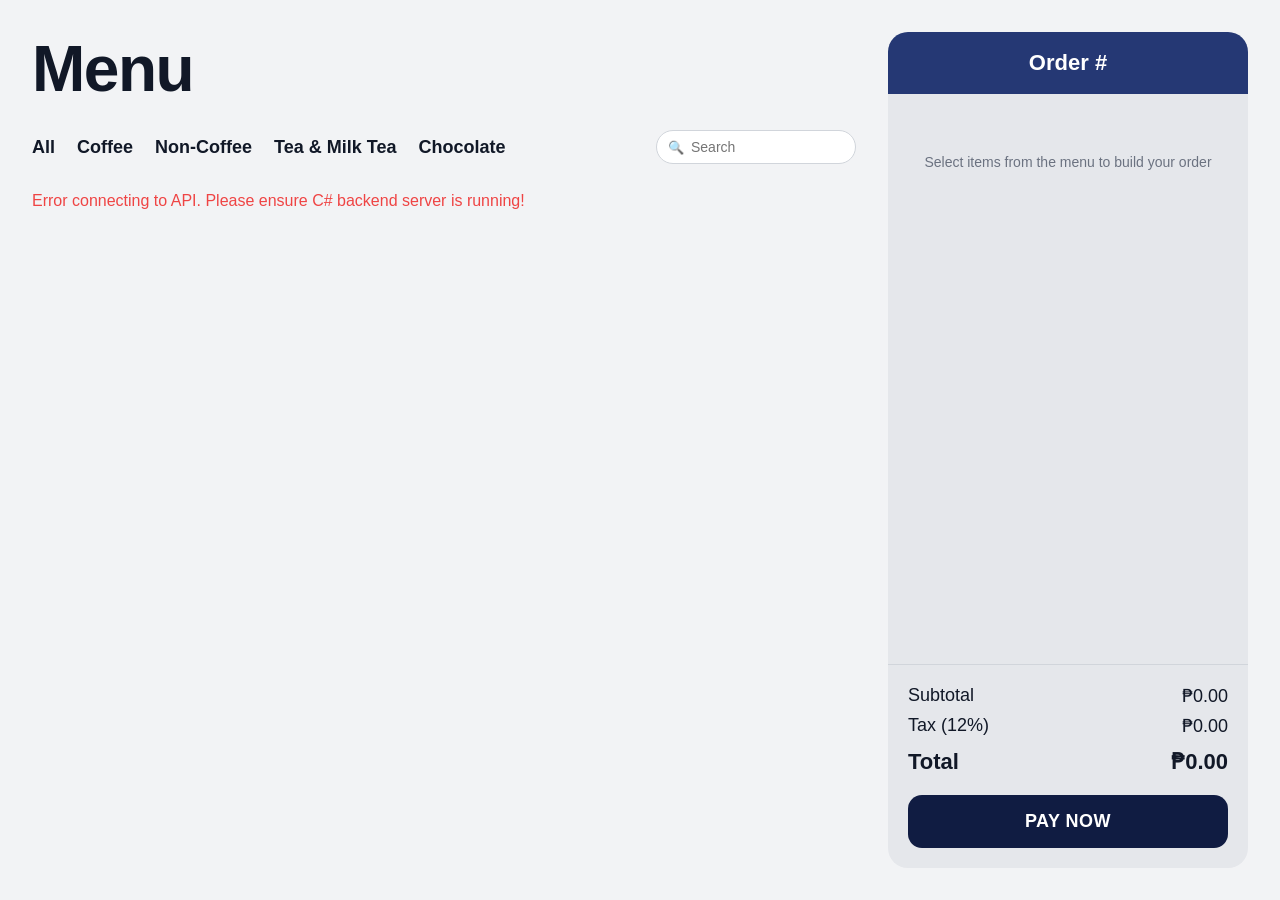
==== CampusCafe.Web/customer.html @ fa20470d "CafeCampus" ====
<!DOCTYPE html>
<html lang="en">
<head>
    <meta charset="UTF-8">
    <meta name="viewport" content="width=device-width, initial-scale=1.0">
    <title>Campus Café - Menu</title>
    <style>
        * { box-sizing: border-box; margin: 0; padding: 0; font-family: -apple-system, BlinkMacSystemFont, "Segoe UI", Roboto, Helvetica, Arial, sans-serif; }
        body { background-color: #f2f3f5; padding: 32px; color: #111827; }

        .kiosk-container {
            display: grid;
            grid-template-columns: 1fr 360px;
            gap: 32px;
            max-width: 1350px;
            margin: 0 auto;
        }

        /* MENU HEADER & NAV */
        .page-title {
            font-size: 64px;
            font-weight: 800;
            margin-bottom: 24px;
            letter-spacing: -1.5px;
        }

        .menu-nav {
            display: flex;
            justify-content: space-between;
            align-items: center;
            margin-bottom: 28px;
        }

        .categories {
            display: flex;
            gap: 22px;
            align-items: center;
        }

        .cat-btn {
            background: none;
            border: none;
            font-size: 18px;
            font-weight: 600;
            color: #111827;
            cursor: pointer;
            padding: 4px 0;
        }

        .cat-btn.active {
            font-weight: 800;
        }

        .search-box {
            position: relative;
        }

        .search-box input {
            padding: 8px 16px 8px 34px;
            border-radius: 20px;
            border: 1px solid #d1d5db;
            font-size: 14px;
            outline: none;
            width: 200px;
            background: white;
        }

        .search-icon {
            position: absolute;
            left: 12px;
            top: 50%;
            transform: translateY(-50%);
            color: #9ca3af;
            font-size: 13px;
        }

        /* PRODUCT GRID */
        .products-grid {
            display: grid;
            grid-template-columns: repeat(4, 1fr);
            gap: 16px;
        }

        .product-card {
            background: white;
            border-radius: 16px;
            padding: 12px;
            display: flex;
            flex-direction: column;
            justify-content: space-between;
            cursor: pointer;
            transition: transform 0.15s ease, box-shadow 0.15s ease;
        }

        .product-card:hover {
            transform: translateY(-2px);
            box-shadow: 0 6px 12px rgba(0,0,0,0.06);
        }

        .image-placeholder {
            height: 140px;
            border-radius: 12px;
            margin-bottom: 12px;
            display: flex;
            align-items: center;
            justify-content: center;
            font-size: 48px;
        }

        /* Pastel background variations matching drink types */
        .bg-coffee { background-color: #f3ede8; }
        .bg-matcha { background-color: #e2ebd8; }
        .bg-strawberry { background-color: #fbe6e8; }
        .bg-taro { background-color: #e9e3f4; }
        .bg-refresca { background-color: #fdf0d5; }
        .bg-chocolate { background-color: #ebdcd5; }

        .product-title {
            font-size: 15px;
            font-weight: 600;
            color: #111827;
            margin-bottom: 4px;
            line-height: 1.25;
        }

        .product-price {
            font-size: 16px;
            font-weight: 700;
            color: #111827;
        }

        /* RIGHT RECEIPT PANEL */
        .order-panel {
            background: #e5e7eb;
            border-radius: 20px;
            padding: 0;
            display: flex;
            flex-direction: column;
            height: calc(100vh - 64px);
            position: sticky;
            top: 32px;
            overflow: hidden;
        }

        .order-header {
            background: #253874;
            color: white;
            padding: 18px;
            text-align: center;
            font-size: 22px;
            font-weight: 700;
            border-radius: 16px 16px 0 0;
        }

        .order-body {
            flex: 1;
            padding: 20px;
            overflow-y: auto;
        }

        .cart-item {
            display: flex;
            justify-content: space-between;
            align-items: center;
            margin-bottom: 12px;
            font-size: 15px;
            font-weight: 600;
        }

        .cart-item-controls {
            display: flex;
            align-items: center;
            gap: 8px;
        }

        .cart-qty-btn {
            width: 24px;
            height: 24px;
            border-radius: 50%;
            border: none;
            background: #cbd5e1;
            font-weight: bold;
            cursor: pointer;
        }

        .order-footer {
            padding: 20px;
            border-top: 1px solid #d1d5db;
        }

        .summary-row {
            display: flex;
            justify-content: space-between;
            margin-bottom: 8px;
            font-size: 18px;
            color: #111827;
        }

        .summary-row.total {
            font-size: 22px;
            font-weight: 800;
            margin-top: 12px;
            margin-bottom: 20px;
        }

        .btn-pay {
            width: 100%;
            background: #101c42;
            color: white;
            border: none;
            padding: 16px;
            border-radius: 14px;
            font-size: 18px;
            font-weight: 800;
            letter-spacing: 0.5px;
            cursor: pointer;
        }

        .btn-pay:hover {
            background: #1e293b;
        }

        /* MODAL POPUP */
        .modal-overlay {
            display: none;
            position: fixed;
            top: 0; left: 0;
            width: 100%; height: 100%;
            background: rgba(0, 0, 0, 0.4);
            justify-content: center;
            align-items: center;
            z-index: 1000;
        }

        .modal-card {
            background: white;
            border-radius: 20px;
            padding: 24px;
            width: 400px;
            max-width: 90%;
            box-shadow: 0 10px 25px rgba(0,0,0,0.15);
            text-align: center;
            position: relative;
        }

        .modal-close {
            position: absolute;
            top: 16px; right: 20px;
            background: none;
            border: none;
            font-size: 20px;
            font-weight: bold;
            color: #9ca3af;
            cursor: pointer;
        }

        .modal-image {
            height: 120px;
            border-radius: 12px;
            display: flex;
            align-items: center;
            justify-content: center;
            font-size: 48px;
            margin-bottom: 16px;
        }

        .modal-title {
            font-size: 20px;
            font-weight: 700;
            margin-bottom: 8px;
        }

        .modal-desc {
            font-size: 14px;
            color: #6b7280;
            margin-bottom: 20px;
            line-height: 1.4;
        }

        .modal-price {
            font-size: 22px;
            font-weight: 800;
            color: #101c42;
            margin-bottom: 20px;
        }

        .btn-add-modal {
            width: 100%;
            background: #101c42;
            color: white;
            border: none;
            padding: 14px;
            border-radius: 12px;
            font-size: 16px;
            font-weight: 700;
            cursor: pointer;
        }
    </style>
</head>
<body>

    <div class="kiosk-container">
        <!-- LEFT: MENU SECTION -->
        <div>
            <h1 class="page-title">Menu</h1>

            <div class="menu-nav">
                <div class="categories">
                    <button class="cat-btn active" onclick="filterCategory('All', event)">All</button>
                    <button class="cat-btn" onclick="filterCategory('Coffee', event)">Coffee</button>
                    <button class="cat-btn" onclick="filterCategory('Non-Coffee', event)">Non-Coffee</button>
                    <button class="cat-btn" onclick="filterCategory('Tea', event)">Tea & Milk Tea</button>
                    <button class="cat-btn" onclick="filterCategory('Chocolate', event)">Chocolate</button>
                </div>

                <div class="search-box">
                    <span class="search-icon">🔍</span>
                    <input type="text" id="search-input" placeholder="Search" onkeyup="searchMenu()">
                </div>
            </div>

            <div id="products-grid" class="products-grid"></div>
        </div>

        <!-- RIGHT: ORDER RECEIPT PANEL -->
        <div class="order-panel">
            <div class="order-header">Order #</div>

            <div id="cart-body" class="order-body">
                <div style="text-align: center; color: #6b7280; margin-top: 40px; font-size: 14px;">Select items from the menu to build your order</div>
            </div>

            <div class="order-footer">
                <div class="summary-row">
                    <span>Subtotal</span>
                    <span id="subtotal-val">₱0.00</span>
                </div>
                <div class="summary-row">
                    <span>Tax (12%)</span>
                    <span id="tax-val">₱0.00</span>
                </div>
                <div class="summary-row total">
                    <span>Total</span>
                    <span id="total-val">₱0.00</span>
                </div>

                <button class="btn-pay" onclick="payNow()">PAY NOW</button>
            </div>
        </div>
    </div>

    <!-- PRODUCT DETAILS MODAL -->
    <div id="product-modal" class="modal-overlay" onclick="closeModal(event)">
        <div class="modal-card" onclick="event.stopPropagation()">
            <button class="modal-close" onclick="closeModal()">✕</button>
            <div id="modal-img" class="modal-image"></div>
            <h3 id="modal-title" class="modal-title"></h3>
            <p id="modal-desc" class="modal-desc"></p>
            <div id="modal-price" class="modal-price"></div>
            <button id="modal-add-btn" class="btn-add-modal">Add to Order</button>
        </div>
    </div>

    <script src="customer.js"></script>
</body>
</html>
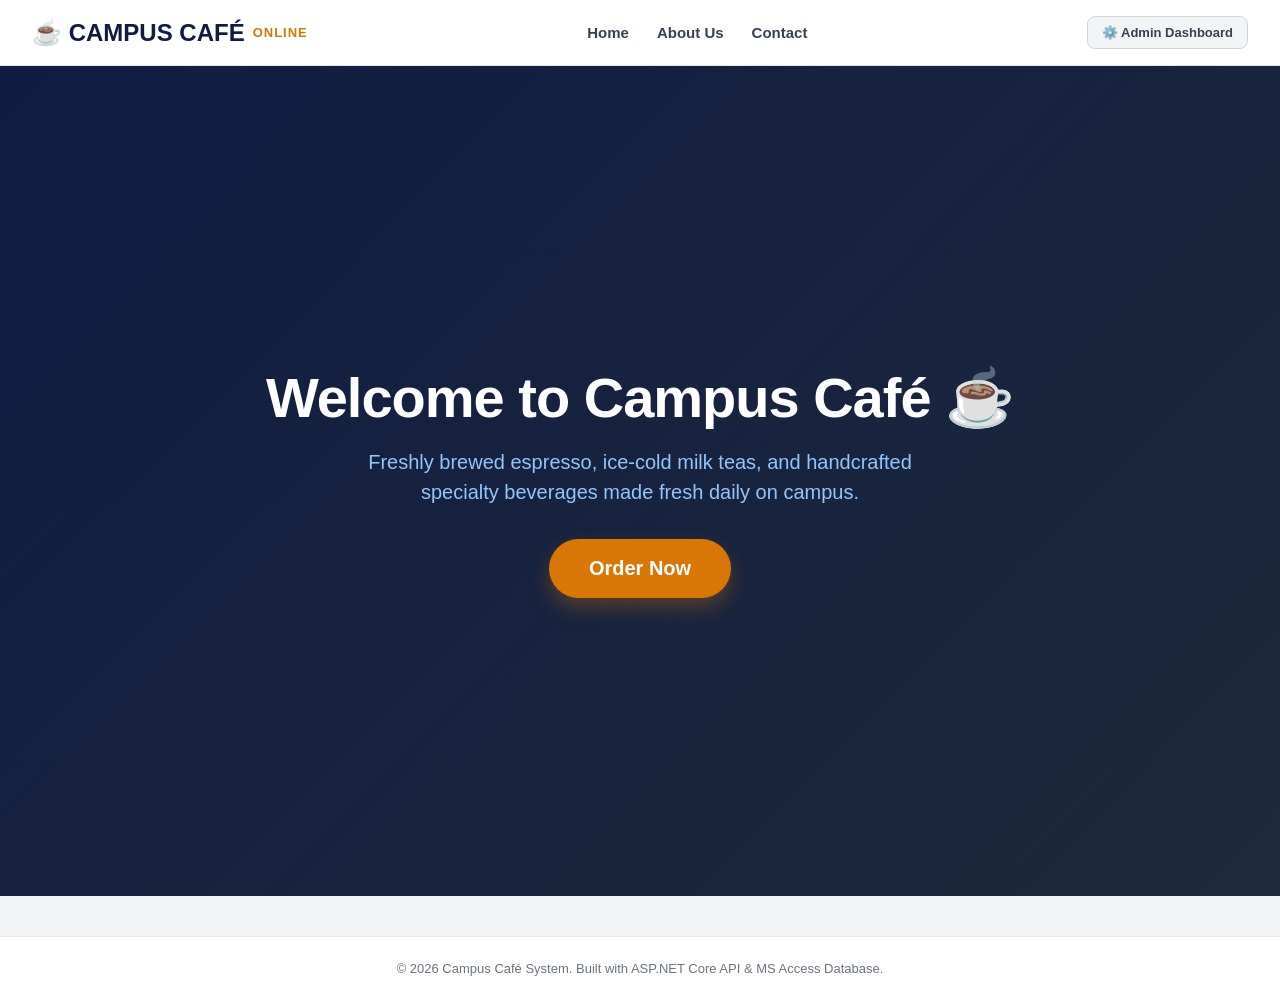
==== commit 23a3bb2c: "minor changes" ====
--- a/CampusCafe.Web/customer.html
+++ b/CampusCafe.Web/customer.html
@@ -3,111 +3,63 @@
 <head>
     <meta charset="UTF-8">
     <meta name="viewport" content="width=device-width, initial-scale=1.0">
-    <title>Campus Café - Menu</title>
+    <title>Campus Café | Handcrafted Coffee & Brews</title>
     <style>
         * { box-sizing: border-box; margin: 0; padding: 0; font-family: -apple-system, BlinkMacSystemFont, "Segoe UI", Roboto, Helvetica, Arial, sans-serif; }
-        body { background-color: #f2f3f5; padding: 32px; color: #111827; }
+        body { background-color: #f2f3f5; color: #111827; }
 
-        .kiosk-container {
-            display: grid;
-            grid-template-columns: 1fr 360px;
-            gap: 32px;
-            max-width: 1350px;
-            margin: 0 auto;
+        .site-header { background: white; border-bottom: 1px solid #e5e7eb; position: sticky; top: 0; z-index: 100; }
+        .header-container { max-width: 1350px; margin: 0 auto; padding: 16px 32px; display: flex; justify-content: space-between; align-items: center; }
+        .brand-logo { font-size: 24px; font-weight: 800; color: #101c42; text-decoration: none; display: flex; align-items: center; gap: 8px; }
+        .brand-logo span { color: #d97706; font-size: 13px; font-weight: 700; text-transform: uppercase; letter-spacing: 1px; }
+
+        .site-nav { display: flex; gap: 28px; align-items: center; }
+        .nav-link { text-decoration: none; color: #374151; font-size: 15px; font-weight: 600; cursor: pointer; }
+        .admin-switch-btn { background-color: #f3f4f6; color: #374151; border: 1px solid #d1d5db; padding: 8px 14px; border-radius: 8px; font-size: 13px; font-weight: 700; text-decoration: none; }
+
+        /* HERO LANDING SECTION */
+        .landing-hero {
+            background: linear-gradient(135deg, #101c42 0%, #1e293b 100%);
+            color: white;
+            min-height: calc(100vh - 70px);
+            display: flex;
+            flex-direction: column;
+            justify-content: center;
+            align-items: center;
+            text-align: center;
+            padding: 40px 20px;
         }
 
-        /* MENU HEADER & NAV */
-        .page-title {
-            font-size: 64px;
+        .landing-hero h1 { font-size: 56px; font-weight: 800; margin-bottom: 16px; letter-spacing: -1px; }
+        .landing-hero p { font-size: 20px; color: #93c5fd; max-width: 600px; margin-bottom: 32px; line-height: 1.5; }
+        .btn-start-order {
+            background: #d97706;
+            color: white;
+            border: none;
+            padding: 18px 40px;
+            font-size: 20px;
             font-weight: 800;
-            margin-bottom: 24px;
-            letter-spacing: -1.5px;
+            border-radius: 50px;
+            cursor: pointer;
+            box-shadow: 0 10px 20px rgba(217, 119, 6, 0.3);
+            transition: transform 0.2s ease, background 0.2s ease;
         }
+        .btn-start-order:hover { transform: translateY(-3px); background: #b45309; }
 
-        .menu-nav {
-            display: flex;
-            justify-content: space-between;
-            align-items: center;
-            margin-bottom: 28px;
-        }
+        /* MENU LAYOUT (HIDDEN UNTIL STARTED) */
+        .kiosk-container { display: none; grid-template-columns: 1fr 360px; gap: 32px; max-width: 1350px; margin: 28px auto 40px; padding: 0 32px; }
+        .page-title { font-size: 48px; font-weight: 800; margin-bottom: 20px; letter-spacing: -1px; }
 
-        .categories {
-            display: flex;
-            gap: 22px;
-            align-items: center;
-        }
+        .menu-nav { display: flex; justify-content: space-between; align-items: center; margin-bottom: 28px; }
+        .categories { display: flex; gap: 22px; align-items: center; }
+        .cat-btn { background: none; border: none; font-size: 17px; font-weight: 600; color: #111827; cursor: pointer; padding: 4px 0; }
+        .cat-btn.active { font-weight: 800; border-bottom: 2px solid #101c42; }
 
-        .cat-btn {
-            background: none;
-            border: none;
-            font-size: 18px;
-            font-weight: 600;
-            color: #111827;
-            cursor: pointer;
-            padding: 4px 0;
-        }
+        .products-grid { display: grid; grid-template-columns: repeat(4, 1fr); gap: 16px; }
+        .product-card { background: white; border-radius: 16px; padding: 12px; display: flex; flex-direction: column; justify-content: space-between; cursor: pointer; transition: transform 0.15s ease; }
+        .product-card:hover { transform: translateY(-2px); }
+        .image-placeholder { height: 140px; border-radius: 12px; margin-bottom: 12px; display: flex; align-items: center; justify-content: center; font-size: 48px; overflow: hidden; }
 
-        .cat-btn.active {
-            font-weight: 800;
-        }
-
-        .search-box {
-            position: relative;
-        }
-
-        .search-box input {
-            padding: 8px 16px 8px 34px;
-            border-radius: 20px;
-            border: 1px solid #d1d5db;
-            font-size: 14px;
-            outline: none;
-            width: 200px;
-            background: white;
-        }
-
-        .search-icon {
-            position: absolute;
-            left: 12px;
-            top: 50%;
-            transform: translateY(-50%);
-            color: #9ca3af;
-            font-size: 13px;
-        }
-
-        /* PRODUCT GRID */
-        .products-grid {
-            display: grid;
-            grid-template-columns: repeat(4, 1fr);
-            gap: 16px;
-        }
-
-        .product-card {
-            background: white;
-            border-radius: 16px;
-            padding: 12px;
-            display: flex;
-            flex-direction: column;
-            justify-content: space-between;
-            cursor: pointer;
-            transition: transform 0.15s ease, box-shadow 0.15s ease;
-        }
-
-        .product-card:hover {
-            transform: translateY(-2px);
-            box-shadow: 0 6px 12px rgba(0,0,0,0.06);
-        }
-
-        .image-placeholder {
-            height: 140px;
-            border-radius: 12px;
-            margin-bottom: 12px;
-            display: flex;
-            align-items: center;
-            justify-content: center;
-            font-size: 48px;
-        }
-
-        /* Pastel background variations matching drink types */
         .bg-coffee { background-color: #f3ede8; }
         .bg-matcha { background-color: #e2ebd8; }
         .bg-strawberry { background-color: #fbe6e8; }
@@ -115,195 +67,61 @@
         .bg-refresca { background-color: #fdf0d5; }
         .bg-chocolate { background-color: #ebdcd5; }
 
-        .product-title {
-            font-size: 15px;
-            font-weight: 600;
-            color: #111827;
-            margin-bottom: 4px;
-            line-height: 1.25;
-        }
+        .product-title { font-size: 15px; font-weight: 600; color: #111827; margin-bottom: 4px; }
+        .product-price { font-size: 16px; font-weight: 700; color: #111827; }
 
-        .product-price {
-            font-size: 16px;
-            font-weight: 700;
-            color: #111827;
-        }
+        .order-panel { background: #e5e7eb; border-radius: 20px; padding: 0; display: flex; flex-direction: column; height: calc(100vh - 120px); position: sticky; top: 100px; overflow: hidden; }
+        .order-header { background: #253874; color: white; padding: 18px; text-align: center; border-radius: 16px 16px 0 0; }
+        .order-header h3 { font-size: 20px; font-weight: 700; }
+        .order-header p { font-size: 13px; color: #93c5fd; margin-top: 4px; }
 
-        /* RIGHT RECEIPT PANEL */
-        .order-panel {
-            background: #e5e7eb;
-            border-radius: 20px;
-            padding: 0;
-            display: flex;
-            flex-direction: column;
-            height: calc(100vh - 64px);
-            position: sticky;
-            top: 32px;
-            overflow: hidden;
-        }
+        .order-body { flex: 1; padding: 20px; overflow-y: auto; }
+        .cart-item { display: flex; justify-content: space-between; align-items: center; margin-bottom: 12px; font-size: 15px; font-weight: 600; }
+        .cart-item-controls { display: flex; align-items: center; gap: 8px; }
+        .cart-qty-btn { width: 24px; height: 24px; border-radius: 50%; border: none; background: #cbd5e1; font-weight: bold; cursor: pointer; }
 
-        .order-header {
-            background: #253874;
-            color: white;
-            padding: 18px;
-            text-align: center;
-            font-size: 22px;
-            font-weight: 700;
-            border-radius: 16px 16px 0 0;
-        }
+        .order-footer { padding: 20px; border-top: 1px solid #d1d5db; }
+        .summary-row { display: flex; justify-content: space-between; margin-bottom: 8px; font-size: 17px; color: #111827; }
+        .summary-row.total { font-size: 22px; font-weight: 800; margin-top: 12px; margin-bottom: 20px; }
+        .btn-pay { width: 100%; background: #101c42; color: white; border: none; padding: 16px; border-radius: 14px; font-size: 18px; font-weight: 800; cursor: pointer; }
 
-        .order-body {
-            flex: 1;
-            padding: 20px;
-            overflow-y: auto;
-        }
+        .modal-overlay { display: none; position: fixed; top: 0; left: 0; width: 100%; height: 100%; background: rgba(0, 0, 0, 0.4); justify-content: center; align-items: center; z-index: 1000; }
+        .modal-card { background: white; border-radius: 20px; padding: 24px; width: 420px; max-width: 90%; text-align: center; position: relative; }
+        .modal-close { position: absolute; top: 16px; right: 20px; background: none; border: none; font-size: 20px; color: #9ca3af; cursor: pointer; }
+        .modal-image { height: 140px; border-radius: 12px; display: flex; align-items: center; justify-content: center; font-size: 48px; margin-bottom: 16px; overflow: hidden; }
+        .modal-title { font-size: 20px; font-weight: 700; margin-bottom: 8px; }
+        .modal-desc { font-size: 14px; color: #6b7280; margin-bottom: 20px; line-height: 1.4; }
+        .modal-price { font-size: 22px; font-weight: 800; color: #101c42; margin-bottom: 20px; }
+        .btn-add-modal { width: 100%; background: #101c42; color: white; border: none; padding: 14px; border-radius: 12px; font-size: 16px; font-weight: 700; cursor: pointer; }
 
-        .cart-item {
-            display: flex;
-            justify-content: space-between;
-            align-items: center;
-            margin-bottom: 12px;
-            font-size: 15px;
-            font-weight: 600;
-        }
+        .name-input-field { width: 100%; padding: 14px; border-radius: 12px; border: 1px solid #cbd5e1; font-size: 16px; margin: 16px 0 20px; outline: none; }
 
-        .cart-item-controls {
-            display: flex;
-            align-items: center;
-            gap: 8px;
-        }
-
-        .cart-qty-btn {
-            width: 24px;
-            height: 24px;
-            border-radius: 50%;
-            border: none;
-            background: #cbd5e1;
-            font-weight: bold;
-            cursor: pointer;
-        }
-
-        .order-footer {
-            padding: 20px;
-            border-top: 1px solid #d1d5db;
-        }
-
-        .summary-row {
-            display: flex;
-            justify-content: space-between;
-            margin-bottom: 8px;
-            font-size: 18px;
-            color: #111827;
-        }
-
-        .summary-row.total {
-            font-size: 22px;
-            font-weight: 800;
-            margin-top: 12px;
-            margin-bottom: 20px;
-        }
-
-        .btn-pay {
-            width: 100%;
-            background: #101c42;
-            color: white;
-            border: none;
-            padding: 16px;
-            border-radius: 14px;
-            font-size: 18px;
-            font-weight: 800;
-            letter-spacing: 0.5px;
-            cursor: pointer;
-        }
-
-        .btn-pay:hover {
-            background: #1e293b;
-        }
-
-        /* MODAL POPUP */
-        .modal-overlay {
-            display: none;
-            position: fixed;
-            top: 0; left: 0;
-            width: 100%; height: 100%;
-            background: rgba(0, 0, 0, 0.4);
-            justify-content: center;
-            align-items: center;
-            z-index: 1000;
-        }
-
-        .modal-card {
-            background: white;
-            border-radius: 20px;
-            padding: 24px;
-            width: 400px;
-            max-width: 90%;
-            box-shadow: 0 10px 25px rgba(0,0,0,0.15);
-            text-align: center;
-            position: relative;
-        }
-
-        .modal-close {
-            position: absolute;
-            top: 16px; right: 20px;
-            background: none;
-            border: none;
-            font-size: 20px;
-            font-weight: bold;
-            color: #9ca3af;
-            cursor: pointer;
-        }
-
-        .modal-image {
-            height: 120px;
-            border-radius: 12px;
-            display: flex;
-            align-items: center;
-            justify-content: center;
-            font-size: 48px;
-            margin-bottom: 16px;
-        }
-
-        .modal-title {
-            font-size: 20px;
-            font-weight: 700;
-            margin-bottom: 8px;
-        }
-
-        .modal-desc {
-            font-size: 14px;
-            color: #6b7280;
-            margin-bottom: 20px;
-            line-height: 1.4;
-        }
-
-        .modal-price {
-            font-size: 22px;
-            font-weight: 800;
-            color: #101c42;
-            margin-bottom: 20px;
-        }
-
-        .btn-add-modal {
-            width: 100%;
-            background: #101c42;
-            color: white;
-            border: none;
-            padding: 14px;
-            border-radius: 12px;
-            font-size: 16px;
-            font-weight: 700;
-            cursor: pointer;
-        }
+        .site-footer { background: white; border-top: 1px solid #e5e7eb; padding: 24px 32px; text-align: center; font-size: 13px; color: #6b7280; margin-top: 40px; }
     </style>
 </head>
 <body>
 
-    <div class="kiosk-container">
-        <!-- LEFT: MENU SECTION -->
+    <header class="site-header">
+        <div class="header-container">
+            <a href="#" class="brand-logo">☕ CAMPUS CAFÉ <span>Online</span></a>
+            <nav class="site-nav">
+                <a onclick="showLandingPage()" class="nav-link">Home</a>
+                <a onclick="showAboutModal()" class="nav-link">About Us</a>
+                <a onclick="showContactModal()" class="nav-link">Contact</a>
+            </nav>
+            <a href="index.html" class="admin-switch-btn">⚙️ Admin Dashboard</a>
+        </div>
+    </header>
+
+    <div id="landing-hero" class="landing-hero">
+        <h1>Welcome to Campus Café ☕</h1>
+        <p>Freshly brewed espresso, ice-cold milk teas, and handcrafted specialty beverages made fresh daily on campus.</p>
+        <button class="btn-start-order" onclick="startOrderingProcess()">Order Now</button>
+    </div>
+
+    <div class="kiosk-container" id="menu-section">
         <div>
             <h1 class="page-title">Menu</h1>
-
             <div class="menu-nav">
                 <div class="categories">
                     <button class="cat-btn active" onclick="filterCategory('All', event)">All</button>
@@ -312,44 +130,43 @@
                     <button class="cat-btn" onclick="filterCategory('Tea', event)">Tea & Milk Tea</button>
                     <button class="cat-btn" onclick="filterCategory('Chocolate', event)">Chocolate</button>
                 </div>
-
-                <div class="search-box">
-                    <span class="search-icon">🔍</span>
-                    <input type="text" id="search-input" placeholder="Search" onkeyup="searchMenu()">
+                <div style="position: relative;">
+                    <span style="position: absolute; left: 12px; top: 50%; transform: translateY(-50%); color: #9ca3af; font-size: 13px;">🔍</span>
+                    <input type="text" id="search-input" placeholder="Search" onkeyup="searchMenu()" style="padding: 8px 16px 8px 34px; border-radius: 20px; border: 1px solid #d1d5db; font-size: 14px; outline: none;">
                 </div>
             </div>
 
             <div id="products-grid" class="products-grid"></div>
         </div>
 
-        <!-- RIGHT: ORDER RECEIPT PANEL -->
         <div class="order-panel">
-            <div class="order-header">Order #</div>
+            <div class="order-header">
+                <h3>Order #</h3>
+                <p id="customer-display-name" onclick="promptCustomerName()" style="cursor:pointer; text-decoration:underline;">Customer: Click to set name</p>
+            </div>
 
             <div id="cart-body" class="order-body">
                 <div style="text-align: center; color: #6b7280; margin-top: 40px; font-size: 14px;">Select items from the menu to build your order</div>
             </div>
 
             <div class="order-footer">
-                <div class="summary-row">
-                    <span>Subtotal</span>
-                    <span id="subtotal-val">₱0.00</span>
-                </div>
-                <div class="summary-row">
-                    <span>Tax (12%)</span>
-                    <span id="tax-val">₱0.00</span>
-                </div>
-                <div class="summary-row total">
-                    <span>Total</span>
-                    <span id="total-val">₱0.00</span>
-                </div>
-
+                <div class="summary-row"><span>Subtotal</span><span id="subtotal-val">₱0.00</span></div>
+                <div class="summary-row"><span>Tax (12%)</span><span id="tax-val">₱0.00</span></div>
+                <div class="summary-row total"><span>Total</span><span id="total-val">₱0.00</span></div>
                 <button class="btn-pay" onclick="payNow()">PAY NOW</button>
             </div>
         </div>
     </div>
 
-    <!-- PRODUCT DETAILS MODAL -->
+    <div id="name-modal" class="modal-overlay">
+        <div class="modal-card">
+            <h3 class="modal-title">Enter Your Name ☕</h3>
+            <p class="modal-desc">Please enter your name so we can personalize your receipt:</p>
+            <input type="text" id="customer-name-input" class="name-input-field" placeholder="e.g. John Doe">
+            <button class="btn-add-modal" onclick="confirmCustomerName()">Browse Menu</button>
+        </div>
+    </div>
+
     <div id="product-modal" class="modal-overlay" onclick="closeModal(event)">
         <div class="modal-card" onclick="event.stopPropagation()">
             <button class="modal-close" onclick="closeModal()">✕</button>
@@ -361,6 +178,19 @@
         </div>
     </div>
 
+    <div id="info-modal" class="modal-overlay" onclick="closeInfoModal(event)">
+        <div class="modal-card" onclick="event.stopPropagation()">
+            <button class="modal-close" onclick="closeInfoModal()">✕</button>
+            <h3 id="info-modal-title" class="modal-title" style="margin-top:10px;"></h3>
+            <p id="info-modal-body" class="modal-desc" style="text-align:left; font-size:14px; line-height:1.6; color:#374151; margin:16px 0 24px;"></p>
+            <button class="btn-add-modal" onclick="closeInfoModal()">Close</button>
+        </div>
+    </div>
+
+    <footer class="site-footer">
+        © 2026 Campus Café System. Built with ASP.NET Core API & MS Access Database.
+    </footer>
+
     <script src="customer.js"></script>
 </body>
 </html>
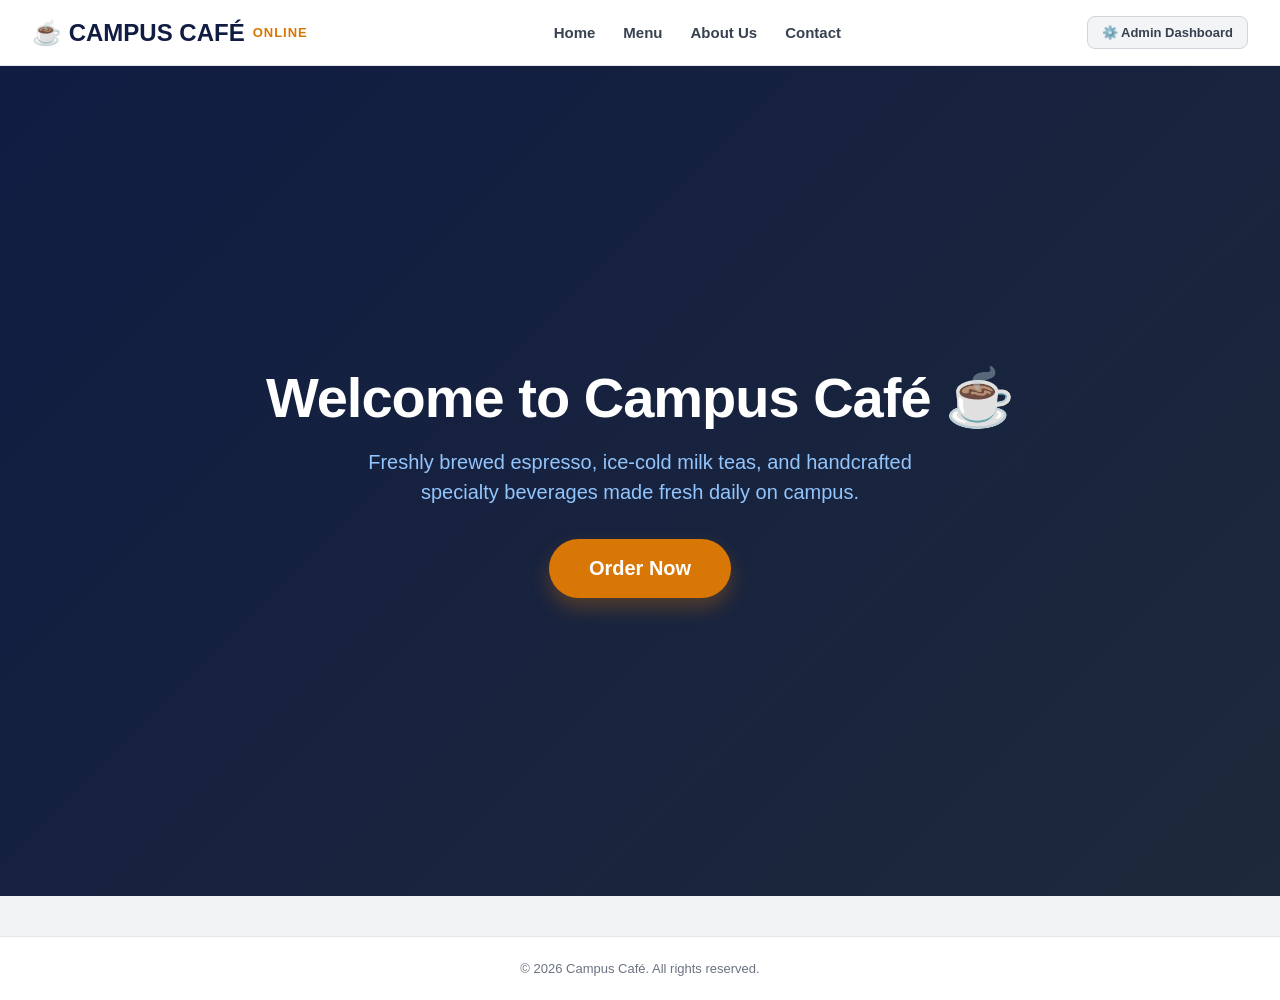
==== commit 569935b4: "minor changes part 4" ====
--- a/CampusCafe.Web/customer.html
+++ b/CampusCafe.Web/customer.html
@@ -10,14 +10,13 @@
 
         .site-header { background: white; border-bottom: 1px solid #e5e7eb; position: sticky; top: 0; z-index: 100; }
         .header-container { max-width: 1350px; margin: 0 auto; padding: 16px 32px; display: flex; justify-content: space-between; align-items: center; }
-        .brand-logo { font-size: 24px; font-weight: 800; color: #101c42; text-decoration: none; display: flex; align-items: center; gap: 8px; }
+        .brand-logo { font-size: 24px; font-weight: 800; color: #101c42; text-decoration: none; display: flex; align-items: center; gap: 8px; cursor: pointer; }
         .brand-logo span { color: #d97706; font-size: 13px; font-weight: 700; text-transform: uppercase; letter-spacing: 1px; }
 
         .site-nav { display: flex; gap: 28px; align-items: center; }
         .nav-link { text-decoration: none; color: #374151; font-size: 15px; font-weight: 600; cursor: pointer; }
         .admin-switch-btn { background-color: #f3f4f6; color: #374151; border: 1px solid #d1d5db; padding: 8px 14px; border-radius: 8px; font-size: 13px; font-weight: 700; text-decoration: none; }
 
-        /* HERO LANDING SECTION */
         .landing-hero {
             background: linear-gradient(135deg, #101c42 0%, #1e293b 100%);
             color: white;
@@ -46,7 +45,6 @@
         }
         .btn-start-order:hover { transform: translateY(-3px); background: #b45309; }
 
-        /* MENU LAYOUT (HIDDEN UNTIL STARTED) */
         .kiosk-container { display: none; grid-template-columns: 1fr 360px; gap: 32px; max-width: 1350px; margin: 28px auto 40px; padding: 0 32px; }
         .page-title { font-size: 48px; font-weight: 800; margin-bottom: 20px; letter-spacing: -1px; }
 
@@ -72,10 +70,53 @@
 
         .order-panel { background: #e5e7eb; border-radius: 20px; padding: 0; display: flex; flex-direction: column; height: calc(100vh - 120px); position: sticky; top: 100px; overflow: hidden; }
         .order-header { background: #253874; color: white; padding: 18px; text-align: center; border-radius: 16px 16px 0 0; }
-        .order-header h3 { font-size: 20px; font-weight: 700; }
-        .order-header p { font-size: 13px; color: #93c5fd; margin-top: 4px; }
+        .order-header h3 { font-size: 18px; font-weight: 800; letter-spacing: 0.5px; text-transform: uppercase; }
+        
+        .customer-tag {
+            display: inline-flex;
+            align-items: center;
+            gap: 6px;
+            margin-top: 6px;
+            font-size: 13px;
+            color: #93c5fd;
+            cursor: pointer;
+            padding: 4px 10px;
+            border-radius: 20px;
+            background: rgba(255, 255, 255, 0.1);
+            transition: background 0.2s ease;
+        }
+        .customer-tag:hover { background: rgba(255, 255, 255, 0.2); }
 
         .order-body { flex: 1; padding: 20px; overflow-y: auto; }
+        
+        .empty-cart-state {
+            display: flex;
+            flex-direction: column;
+            align-items: center;
+            justify-content: center;
+            height: 100%;
+            text-align: center;
+            color: #64748b;
+            padding: 20px;
+        }
+        .empty-cart-icon {
+            font-size: 42px;
+            margin-bottom: 12px;
+            opacity: 0.8;
+        }
+        .empty-cart-title {
+            font-size: 15px;
+            font-weight: 700;
+            color: #334155;
+            margin-bottom: 4px;
+        }
+        .empty-cart-sub {
+            font-size: 13px;
+            color: #94a3b8;
+            max-width: 200px;
+            line-height: 1.4;
+        }
+
         .cart-item { display: flex; justify-content: space-between; align-items: center; margin-bottom: 12px; font-size: 15px; font-weight: 600; }
         .cart-item-controls { display: flex; align-items: center; gap: 8px; }
         .cart-qty-btn { width: 24px; height: 24px; border-radius: 50%; border: none; background: #cbd5e1; font-weight: bold; cursor: pointer; }
@@ -83,18 +124,37 @@
         .order-footer { padding: 20px; border-top: 1px solid #d1d5db; }
         .summary-row { display: flex; justify-content: space-between; margin-bottom: 8px; font-size: 17px; color: #111827; }
         .summary-row.total { font-size: 22px; font-weight: 800; margin-top: 12px; margin-bottom: 20px; }
-        .btn-pay { width: 100%; background: #101c42; color: white; border: none; padding: 16px; border-radius: 14px; font-size: 18px; font-weight: 800; cursor: pointer; }
-
-        .modal-overlay { display: none; position: fixed; top: 0; left: 0; width: 100%; height: 100%; background: rgba(0, 0, 0, 0.4); justify-content: center; align-items: center; z-index: 1000; }
-        .modal-card { background: white; border-radius: 20px; padding: 24px; width: 420px; max-width: 90%; text-align: center; position: relative; }
+        .btn-pay { width: 100%; background: #101c42; color: white; border: none; padding: 16px; border-radius: 14px; font-size: 18px; font-weight: 800; cursor: pointer; transition: background 0.2s ease; }
+        .btn-pay:hover { background: #1e293b; }
+
+        /* MODALS */
+        .modal-overlay { display: none; position: fixed; top: 0; left: 0; width: 100%; height: 100%; background: rgba(0, 0, 0, 0.5); justify-content: center; align-items: center; z-index: 1000; }
+        .modal-card { background: white; border-radius: 20px; padding: 28px; width: 440px; max-width: 90%; text-align: center; position: relative; box-shadow: 0 20px 25px -5px rgba(0, 0, 0, 0.2); }
         .modal-close { position: absolute; top: 16px; right: 20px; background: none; border: none; font-size: 20px; color: #9ca3af; cursor: pointer; }
         .modal-image { height: 140px; border-radius: 12px; display: flex; align-items: center; justify-content: center; font-size: 48px; margin-bottom: 16px; overflow: hidden; }
-        .modal-title { font-size: 20px; font-weight: 700; margin-bottom: 8px; }
+        .modal-title { font-size: 22px; font-weight: 800; margin-bottom: 8px; color: #101c42; }
         .modal-desc { font-size: 14px; color: #6b7280; margin-bottom: 20px; line-height: 1.4; }
         .modal-price { font-size: 22px; font-weight: 800; color: #101c42; margin-bottom: 20px; }
         .btn-add-modal { width: 100%; background: #101c42; color: white; border: none; padding: 14px; border-radius: 12px; font-size: 16px; font-weight: 700; cursor: pointer; }
 
-        .name-input-field { width: 100%; padding: 14px; border-radius: 12px; border: 1px solid #cbd5e1; font-size: 16px; margin: 16px 0 20px; outline: none; }
+        .input-label { text-align: left; display: block; font-size: 12px; font-weight: 700; color: #475569; margin-top: 12px; margin-bottom: 4px; }
+        .name-input-field, .select-input-field { width: 100%; padding: 12px 14px; border-radius: 10px; border: 1px solid #cbd5e1; font-size: 15px; outline: none; background: #f8fafc; }
+
+        .receipt-box { background: #f8fafc; border: 1px dashed #cbd5e1; border-radius: 12px; padding: 16px; text-align: left; margin: 16px 0 20px; font-size: 14px; }
+        .receipt-row { display: flex; justify-content: space-between; margin-bottom: 8px; }
+
+        /* SUCCESS BADGE STYLES */
+        .success-badge-container {
+            width: 72px;
+            height: 72px;
+            background-color: #d1fae5;
+            color: #059669;
+            border-radius: 50%;
+            display: flex;
+            align-items: center;
+            justify-content: center;
+            margin: 0 auto 16px auto;
+        }
 
         .site-footer { background: white; border-top: 1px solid #e5e7eb; padding: 24px 32px; text-align: center; font-size: 13px; color: #6b7280; margin-top: 40px; }
     </style>
@@ -103,9 +163,10 @@
 
     <header class="site-header">
         <div class="header-container">
-            <a href="#" class="brand-logo">☕ CAMPUS CAFÉ <span>Online</span></a>
+            <a class="brand-logo" onclick="showLandingPage()">☕ CAMPUS CAFÉ <span>Online</span></a>
             <nav class="site-nav">
                 <a onclick="showLandingPage()" class="nav-link">Home</a>
+                <a onclick="showMenuDirectly()" class="nav-link">Menu</a>
                 <a onclick="showAboutModal()" class="nav-link">About Us</a>
                 <a onclick="showContactModal()" class="nav-link">Contact</a>
             </nav>
@@ -141,12 +202,19 @@
 
         <div class="order-panel">
             <div class="order-header">
-                <h3>Order #</h3>
-                <p id="customer-display-name" onclick="promptCustomerName()" style="cursor:pointer; text-decoration:underline;">Customer: Click to set name</p>
+                <h3>Order Summary</h3>
+                <div class="customer-tag" onclick="promptCustomerName()">
+                    <span>👤</span>
+                    <span id="customer-display-name">Click to set customer name</span>
+                </div>
             </div>
 
             <div id="cart-body" class="order-body">
-                <div style="text-align: center; color: #6b7280; margin-top: 40px; font-size: 14px;">Select items from the menu to build your order</div>
+                <div class="empty-cart-state">
+                    <div class="empty-cart-icon">🛍️</div>
+                    <div class="empty-cart-title">Your order is empty</div>
+                    <div class="empty-cart-sub">Select beverages from the menu to build your order</div>
+                </div>
             </div>
 
             <div class="order-footer">
@@ -158,15 +226,54 @@
         </div>
     </div>
 
+    <!-- CUSTOMER DETAILS PROMPT MODAL -->
     <div id="name-modal" class="modal-overlay">
         <div class="modal-card">
-            <h3 class="modal-title">Enter Your Name ☕</h3>
-            <p class="modal-desc">Please enter your name so we can personalize your receipt:</p>
-            <input type="text" id="customer-name-input" class="name-input-field" placeholder="e.g. John Doe">
-            <button class="btn-add-modal" onclick="confirmCustomerName()">Browse Menu</button>
-        </div>
-    </div>
-
+            <button class="modal-close" onclick="closeNameModal()">✕</button>
+            <h3 class="modal-title">Welcome to Campus Café ☕</h3>
+            <p class="modal-desc">Please enter your order details to proceed:</p>
+            
+            <label class="input-label">Customer Name</label>
+            <input type="text" id="customer-name-input" class="name-input-field" placeholder="Example: Juan de la Cruz" onkeydown="if(event.key==='Enter') confirmCustomerName()">
+
+            <label class="input-label">Customer Type</label>
+            <select id="customer-type-input" class="select-input-field">
+                <option value="Student">Student</option>
+                <option value="Faculty">Faculty / Professor</option>
+                <option value="Guest">Guest / Visitor</option>
+            </select>
+
+            <button class="btn-add-modal" style="margin-top:20px;" onclick="confirmCustomerName()">Browse Menu</button>
+        </div>
+    </div>
+
+    <!-- ORDER SUCCESS CONFIRMATION MODAL -->
+    <div id="success-modal" class="modal-overlay">
+        <div class="modal-card">
+            <div class="success-badge-container">
+                <svg width="36" height="36" viewBox="0 0 24 24" fill="none" stroke="currentColor" stroke-width="3" stroke-linecap="round" stroke-linejoin="round">
+                    <polyline points="20 6 9 17 4 12"></polyline>
+                </svg>
+            </div>
+            <h3 class="modal-title">Order Confirmed!</h3>
+            <p class="modal-desc">Your order has been recorded successfully.</p>
+            
+            <div class="receipt-box">
+                <div class="receipt-row"><strong>Order Number:</strong> <span id="success-order-id">#0</span></div>
+                <div class="receipt-row"><strong>Customer Name:</strong> <span id="success-cust-name">-</span></div>
+                <div class="receipt-row"><strong>Items Ordered:</strong> <span id="success-item-count">0</span></div>
+                <hr style="margin: 10px 0; border: none; border-top: 1px dashed #cbd5e1;">
+                <div class="receipt-row" style="font-size:16px; font-weight:800; color:#101c42;">
+                    <span>Total Amount Paid:</span>
+                    <span id="success-total-amount">₱0.00</span>
+                </div>
+            </div>
+
+            <button class="btn-add-modal" onclick="closeSuccessModal()">Place Another Order</button>
+        </div>
+    </div>
+
+    <!-- PRODUCT DETAILS MODAL -->
     <div id="product-modal" class="modal-overlay" onclick="closeModal(event)">
         <div class="modal-card" onclick="event.stopPropagation()">
             <button class="modal-close" onclick="closeModal()">✕</button>
@@ -178,6 +285,7 @@
         </div>
     </div>
 
+    <!-- GENERIC INFO MODAL -->
     <div id="info-modal" class="modal-overlay" onclick="closeInfoModal(event)">
         <div class="modal-card" onclick="event.stopPropagation()">
             <button class="modal-close" onclick="closeInfoModal()">✕</button>
@@ -188,7 +296,7 @@
     </div>
 
     <footer class="site-footer">
-        © 2026 Campus Café System. Built with ASP.NET Core API & MS Access Database.
+        © 2026 Campus Café. All rights reserved.
     </footer>
 
     <script src="customer.js"></script>
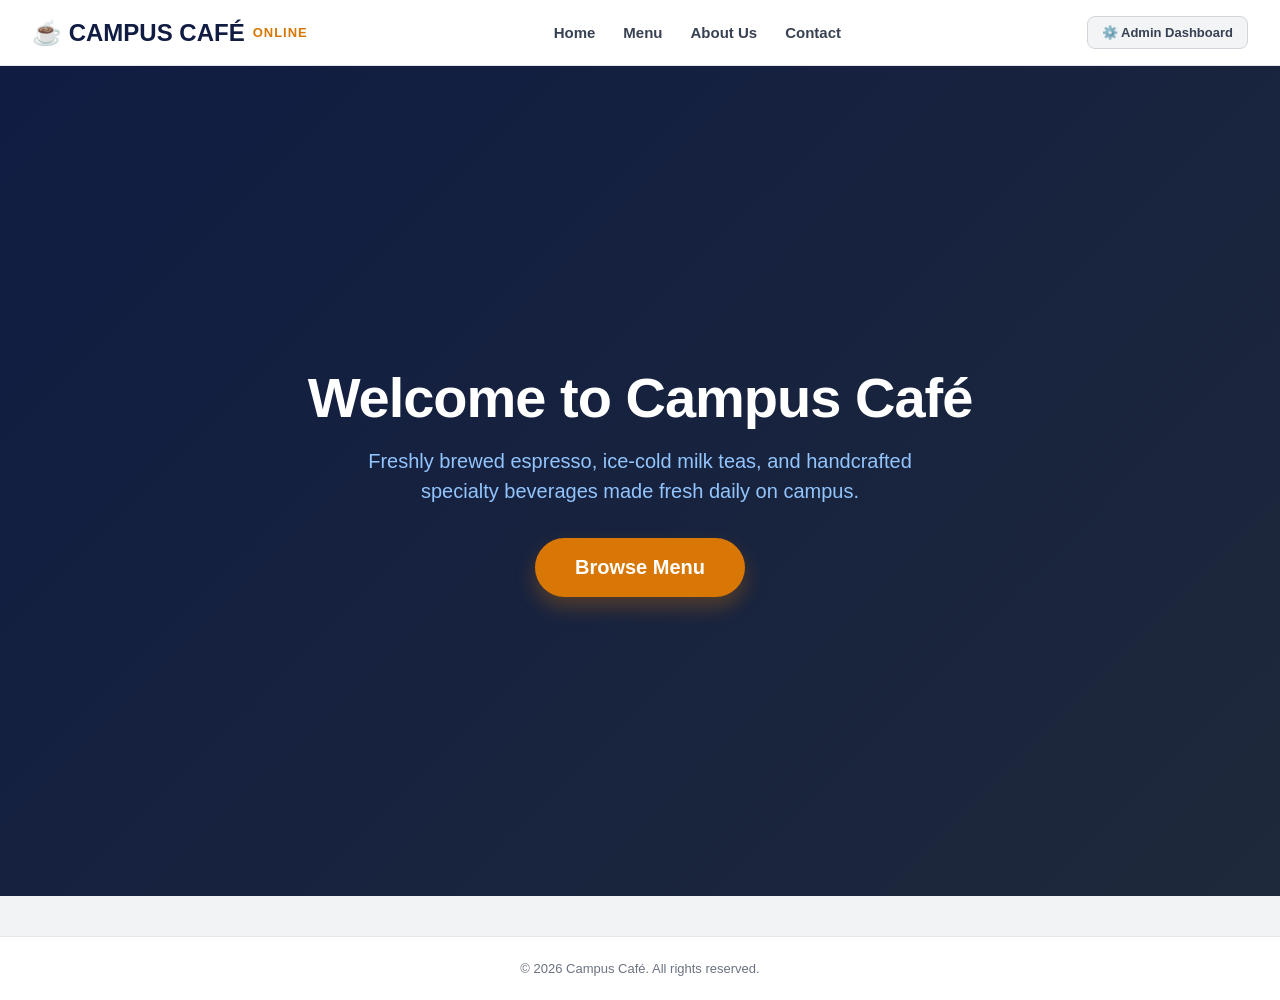
==== commit a17421a1: "Kape" ====
--- a/CampusCafe.Web/customer.html
+++ b/CampusCafe.Web/customer.html
@@ -175,9 +175,9 @@
     </header>
 
     <div id="landing-hero" class="landing-hero">
-        <h1>Welcome to Campus Café ☕</h1>
+        <h1>Welcome to Campus Café </h1>
         <p>Freshly brewed espresso, ice-cold milk teas, and handcrafted specialty beverages made fresh daily on campus.</p>
-        <button class="btn-start-order" onclick="startOrderingProcess()">Order Now</button>
+        <button class="btn-start-order" onclick="startOrderingProcess()">Browse Menu</button>
     </div>
 
     <div class="kiosk-container" id="menu-section">
@@ -211,7 +211,7 @@
 
             <div id="cart-body" class="order-body">
                 <div class="empty-cart-state">
-                    <div class="empty-cart-icon">🛍️</div>
+                    <div class="empty-cart-icon"></div>
                     <div class="empty-cart-title">Your order is empty</div>
                     <div class="empty-cart-sub">Select beverages from the menu to build your order</div>
                 </div>
@@ -230,20 +230,55 @@
     <div id="name-modal" class="modal-overlay">
         <div class="modal-card">
             <button class="modal-close" onclick="closeNameModal()">✕</button>
-            <h3 class="modal-title">Welcome to Campus Café ☕</h3>
+            <h3 class="modal-title">Welcome to Campus Café </h3>
             <p class="modal-desc">Please enter your order details to proceed:</p>
             
             <label class="input-label">Customer Name</label>
             <input type="text" id="customer-name-input" class="name-input-field" placeholder="Example: Juan de la Cruz" onkeydown="if(event.key==='Enter') confirmCustomerName()">
 
             <label class="input-label">Customer Type</label>
-            <select id="customer-type-input" class="select-input-field">
+            <select id="customer-type-input" class="select-input-field" onchange="onCustomerTypeChange()">
                 <option value="Student">Student</option>
                 <option value="Faculty">Faculty / Professor</option>
                 <option value="Guest">Guest / Visitor</option>
             </select>
 
+            <label class="input-label">University ID Number <span id="uni-id-optional" style="font-weight:400; color:#94a3b8; display:none;">(optional for guests)</span></label>
+            <input type="text" id="customer-uni-id-input" class="name-input-field" maxlength="30" placeholder="Example: 2023-00123" onkeydown="if(event.key==='Enter') confirmCustomerName()">
+
             <button class="btn-add-modal" style="margin-top:20px;" onclick="confirmCustomerName()">Browse Menu</button>
+        </div>
+    </div>
+
+    <!-- PAYMENT MODAL -->
+    <div id="pay-modal" class="modal-overlay">
+        <div class="modal-card">
+            <button class="modal-close" onclick="closePayModal()">✕</button>
+            <h3 class="modal-title">Payment</h3>
+            <p class="modal-desc">Choose how you want to pay for your order.</p>
+            <div class="receipt-box">
+                <div class="receipt-row"><span>Items:</span> <span id="pay-item-count">0</span></div>
+                <div class="receipt-row"><span>Subtotal:</span> <span id="pay-subtotal">₱0.00</span></div>
+                <div class="receipt-row"><span>Tax (12%):</span> <span id="pay-tax">₱0.00</span></div>
+                <div class="receipt-row" style="font-size:18px; font-weight:800; color:#101c42; margin-bottom:0;">
+                    <span>Total to Pay:</span> <span id="pay-total">₱0.00</span>
+                </div>
+            </div>
+            <label class="input-label">Payment Method</label>
+            <select id="pay-method" class="select-input-field" onchange="onPayMethodChange()">
+                <option value="Cash">Cash</option>
+                <option value="GCash">GCash</option>
+                <option value="Card">Card</option>
+            </select>
+            <div id="pay-tendered-group">
+                <label class="input-label">Cash Given (₱)</label>
+                <input type="number" id="pay-tendered" class="name-input-field" step="0.01" min="0" oninput="updatePayChange()">
+                <div class="receipt-row" style="margin-top:10px; margin-bottom:0;">
+                    <span>Change:</span> <strong id="pay-change">₱0.00</strong>
+                </div>
+            </div>
+            <div id="pay-error" style="display:none; color:#dc2626; font-size:13px; font-weight:700; margin-top:10px;"></div>
+            <button id="pay-confirm-btn" class="btn-add-modal" style="margin-top:20px;" onclick="confirmPayment()">Confirm Payment</button>
         </div>
     </div>
 
@@ -255,20 +290,31 @@
                     <polyline points="20 6 9 17 4 12"></polyline>
                 </svg>
             </div>
-            <h3 class="modal-title">Order Confirmed!</h3>
-            <p class="modal-desc">Your order has been recorded successfully.</p>
+            <h3 class="modal-title">Payment Successful!</h3>
+            <p class="modal-desc">Your payment was received and your receipt has been created.</p>
             
             <div class="receipt-box">
+                <div class="receipt-row"><strong>Receipt No.:</strong> <span id="success-receipt-no">-</span></div>
+                <div class="receipt-row"><strong>Date:</strong> <span id="success-date">-</span></div>
                 <div class="receipt-row"><strong>Order Number:</strong> <span id="success-order-id">#0</span></div>
                 <div class="receipt-row"><strong>Customer Name:</strong> <span id="success-cust-name">-</span></div>
+                <div class="receipt-row" id="success-uni-row" style="display:none;"><strong>University ID:</strong> <span id="success-uni-id">-</span></div>
                 <div class="receipt-row"><strong>Items Ordered:</strong> <span id="success-item-count">0</span></div>
+                <div id="success-items-list" style="font-size:13px; color:#475569; margin-bottom:8px;"></div>
+                <hr style="margin: 10px 0; border: none; border-top: 1px dashed #cbd5e1;">
+                <div class="receipt-row"><span>Subtotal:</span> <span id="success-subtotal">₱0.00</span></div>
+                <div class="receipt-row"><span>Tax (12%):</span> <span id="success-tax">₱0.00</span></div>
+                <div class="receipt-row"><span>Payment Method:</span> <span id="success-method">-</span></div>
+                <div id="success-change-rows">
+                    <div class="receipt-row"><span>Cash Given:</span> <span id="success-tendered">₱0.00</span></div>
+                    <div class="receipt-row"><span>Change:</span> <span id="success-change">₱0.00</span></div>
+                </div>
                 <hr style="margin: 10px 0; border: none; border-top: 1px dashed #cbd5e1;">
                 <div class="receipt-row" style="font-size:16px; font-weight:800; color:#101c42;">
                     <span>Total Amount Paid:</span>
                     <span id="success-total-amount">₱0.00</span>
                 </div>
             </div>
-
             <button class="btn-add-modal" onclick="closeSuccessModal()">Place Another Order</button>
         </div>
     </div>
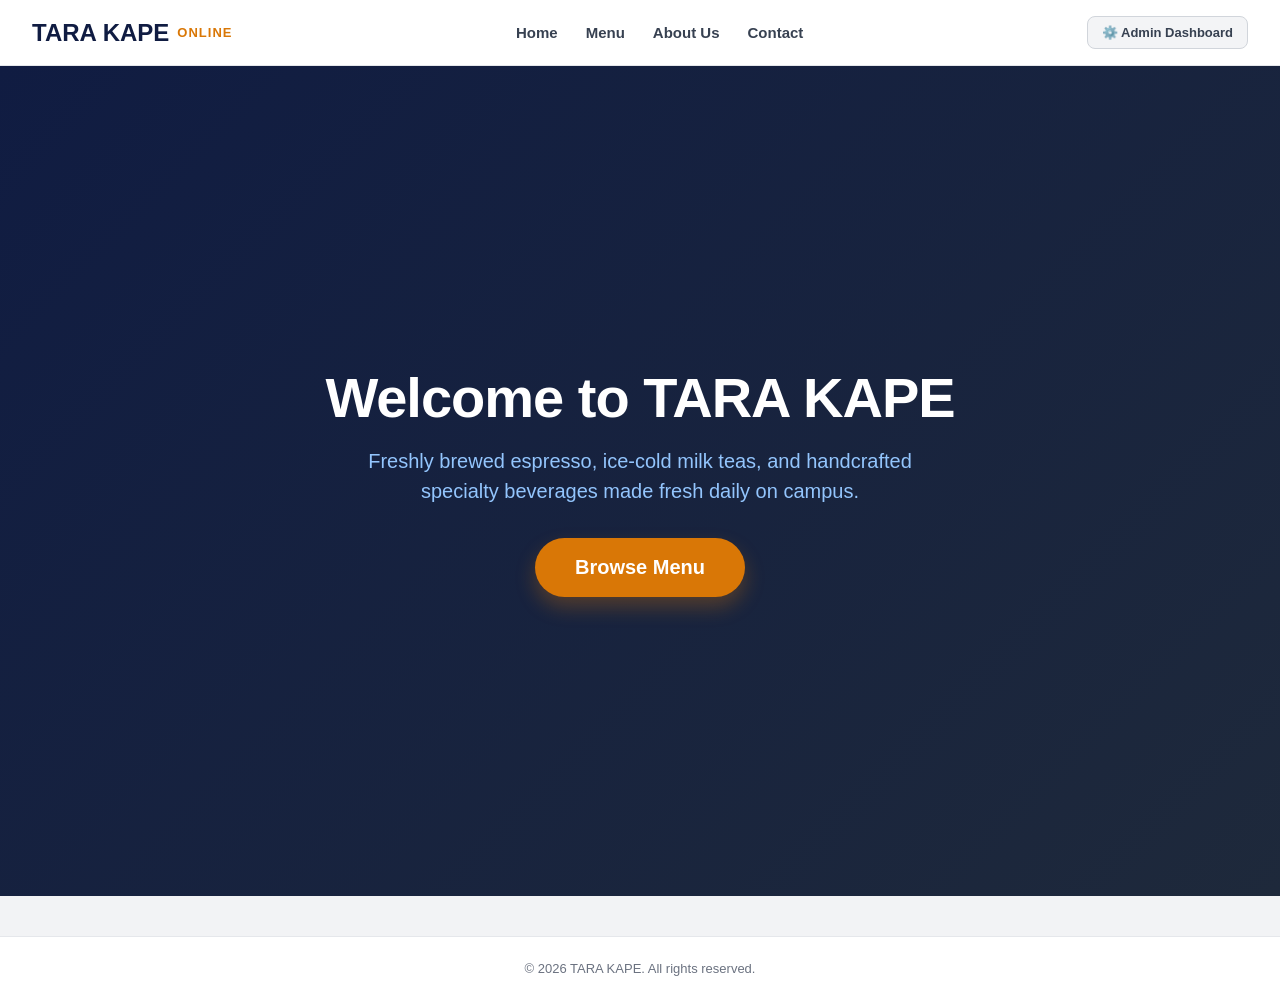
==== commit 85b93817: "Vince Pamatian" ====
--- a/CampusCafe.Web/customer.html
+++ b/CampusCafe.Web/customer.html
@@ -3,7 +3,7 @@
 <head>
     <meta charset="UTF-8">
     <meta name="viewport" content="width=device-width, initial-scale=1.0">
-    <title>Campus Café | Handcrafted Coffee & Brews</title>
+    <title>TARA KAPE | Handcrafted Coffee & Brews</title>
     <style>
         * { box-sizing: border-box; margin: 0; padding: 0; font-family: -apple-system, BlinkMacSystemFont, "Segoe UI", Roboto, Helvetica, Arial, sans-serif; }
         body { background-color: #f2f3f5; color: #111827; }
@@ -140,6 +140,7 @@
         .input-label { text-align: left; display: block; font-size: 12px; font-weight: 700; color: #475569; margin-top: 12px; margin-bottom: 4px; }
         .name-input-field, .select-input-field { width: 100%; padding: 12px 14px; border-radius: 10px; border: 1px solid #cbd5e1; font-size: 15px; outline: none; background: #f8fafc; }
 
+        #pay-modal .modal-card { max-height: 94vh; overflow-y: auto; }
         .receipt-box { background: #f8fafc; border: 1px dashed #cbd5e1; border-radius: 12px; padding: 16px; text-align: left; margin: 16px 0 20px; font-size: 14px; }
         .receipt-row { display: flex; justify-content: space-between; margin-bottom: 8px; }
 
@@ -163,7 +164,7 @@
 
     <header class="site-header">
         <div class="header-container">
-            <a class="brand-logo" onclick="showLandingPage()">☕ CAMPUS CAFÉ <span>Online</span></a>
+            <a class="brand-logo" onclick="showLandingPage()">TARA KAPE <span>Online</span></a>
             <nav class="site-nav">
                 <a onclick="showLandingPage()" class="nav-link">Home</a>
                 <a onclick="showMenuDirectly()" class="nav-link">Menu</a>
@@ -175,7 +176,7 @@
     </header>
 
     <div id="landing-hero" class="landing-hero">
-        <h1>Welcome to Campus Café </h1>
+        <h1>Welcome to TARA KAPE </h1>
         <p>Freshly brewed espresso, ice-cold milk teas, and handcrafted specialty beverages made fresh daily on campus.</p>
         <button class="btn-start-order" onclick="startOrderingProcess()">Browse Menu</button>
     </div>
@@ -230,11 +231,11 @@
     <div id="name-modal" class="modal-overlay">
         <div class="modal-card">
             <button class="modal-close" onclick="closeNameModal()">✕</button>
-            <h3 class="modal-title">Welcome to Campus Café </h3>
+            <h3 class="modal-title">Welcome to TARA KAPE </h3>
             <p class="modal-desc">Please enter your order details to proceed:</p>
             
             <label class="input-label">Customer Name</label>
-            <input type="text" id="customer-name-input" class="name-input-field" placeholder="Example: Juan de la Cruz" onkeydown="if(event.key==='Enter') confirmCustomerName()">
+            <input type="text" id="customer-name-input" class="name-input-field" maxlength="100" placeholder="Example: Juan de la Cruz" onkeydown="if(event.key==='Enter') confirmCustomerName()">
 
             <label class="input-label">Customer Type</label>
             <select id="customer-type-input" class="select-input-field" onchange="onCustomerTypeChange()">
@@ -243,8 +244,14 @@
                 <option value="Guest">Guest / Visitor</option>
             </select>
 
-            <label class="input-label">University ID Number <span id="uni-id-optional" style="font-weight:400; color:#94a3b8; display:none;">(optional for guests)</span></label>
-            <input type="text" id="customer-uni-id-input" class="name-input-field" maxlength="30" placeholder="Example: 2023-00123" onkeydown="if(event.key==='Enter') confirmCustomerName()">
+            <div id="uni-id-group">
+                <label class="input-label">University ID Number</label>
+                <input type="text" id="customer-uni-id-input" class="name-input-field" maxlength="30"
+                       inputmode="numeric" pattern="[0-9]*" autocomplete="off" placeholder="Numbers only. Example: 202300123"
+                       oninput="onUniIdInput(this)" onkeydown="if(event.key==='Enter') confirmCustomerName()">
+                <div id="uni-id-hint" style="display:none; text-align:left; font-size:12px; font-weight:700; color:#dc2626; margin-top:4px;">Numbers only, no letters or symbols.</div>
+            </div>
+            <div id="guest-id-note" style="display:none; text-align:left; font-size:12px; color:#64748b; margin-top:12px;">Guests / visitors don't need a University ID number.</div>
 
             <button class="btn-add-modal" style="margin-top:20px;" onclick="confirmCustomerName()">Browse Menu</button>
         </div>
@@ -267,7 +274,6 @@
             <label class="input-label">Payment Method</label>
             <select id="pay-method" class="select-input-field" onchange="onPayMethodChange()">
                 <option value="Cash">Cash</option>
-                <option value="GCash">GCash</option>
                 <option value="Card">Card</option>
             </select>
             <div id="pay-tendered-group">
@@ -277,6 +283,7 @@
                     <span>Change:</span> <strong id="pay-change">₱0.00</strong>
                 </div>
             </div>
+            <div id="kiosk-card-box"></div>
             <div id="pay-error" style="display:none; color:#dc2626; font-size:13px; font-weight:700; margin-top:10px;"></div>
             <button id="pay-confirm-btn" class="btn-add-modal" style="margin-top:20px;" onclick="confirmPayment()">Confirm Payment</button>
         </div>
@@ -305,6 +312,7 @@
                 <div class="receipt-row"><span>Subtotal:</span> <span id="success-subtotal">₱0.00</span></div>
                 <div class="receipt-row"><span>Tax (12%):</span> <span id="success-tax">₱0.00</span></div>
                 <div class="receipt-row"><span>Payment Method:</span> <span id="success-method">-</span></div>
+                <div class="receipt-row" id="success-card-row" style="display:none;"><span>Card Number:</span> <span id="success-card-no">-</span></div>
                 <div id="success-change-rows">
                     <div class="receipt-row"><span>Cash Given:</span> <span id="success-tendered">₱0.00</span></div>
                     <div class="receipt-row"><span>Change:</span> <span id="success-change">₱0.00</span></div>
@@ -342,9 +350,10 @@
     </div>
 
     <footer class="site-footer">
-        © 2026 Campus Café. All rights reserved.
+        © 2026 TARA KAPE. All rights reserved.
     </footer>
 
+    <script src="card.js"></script>
     <script src="customer.js"></script>
 </body>
 </html>
